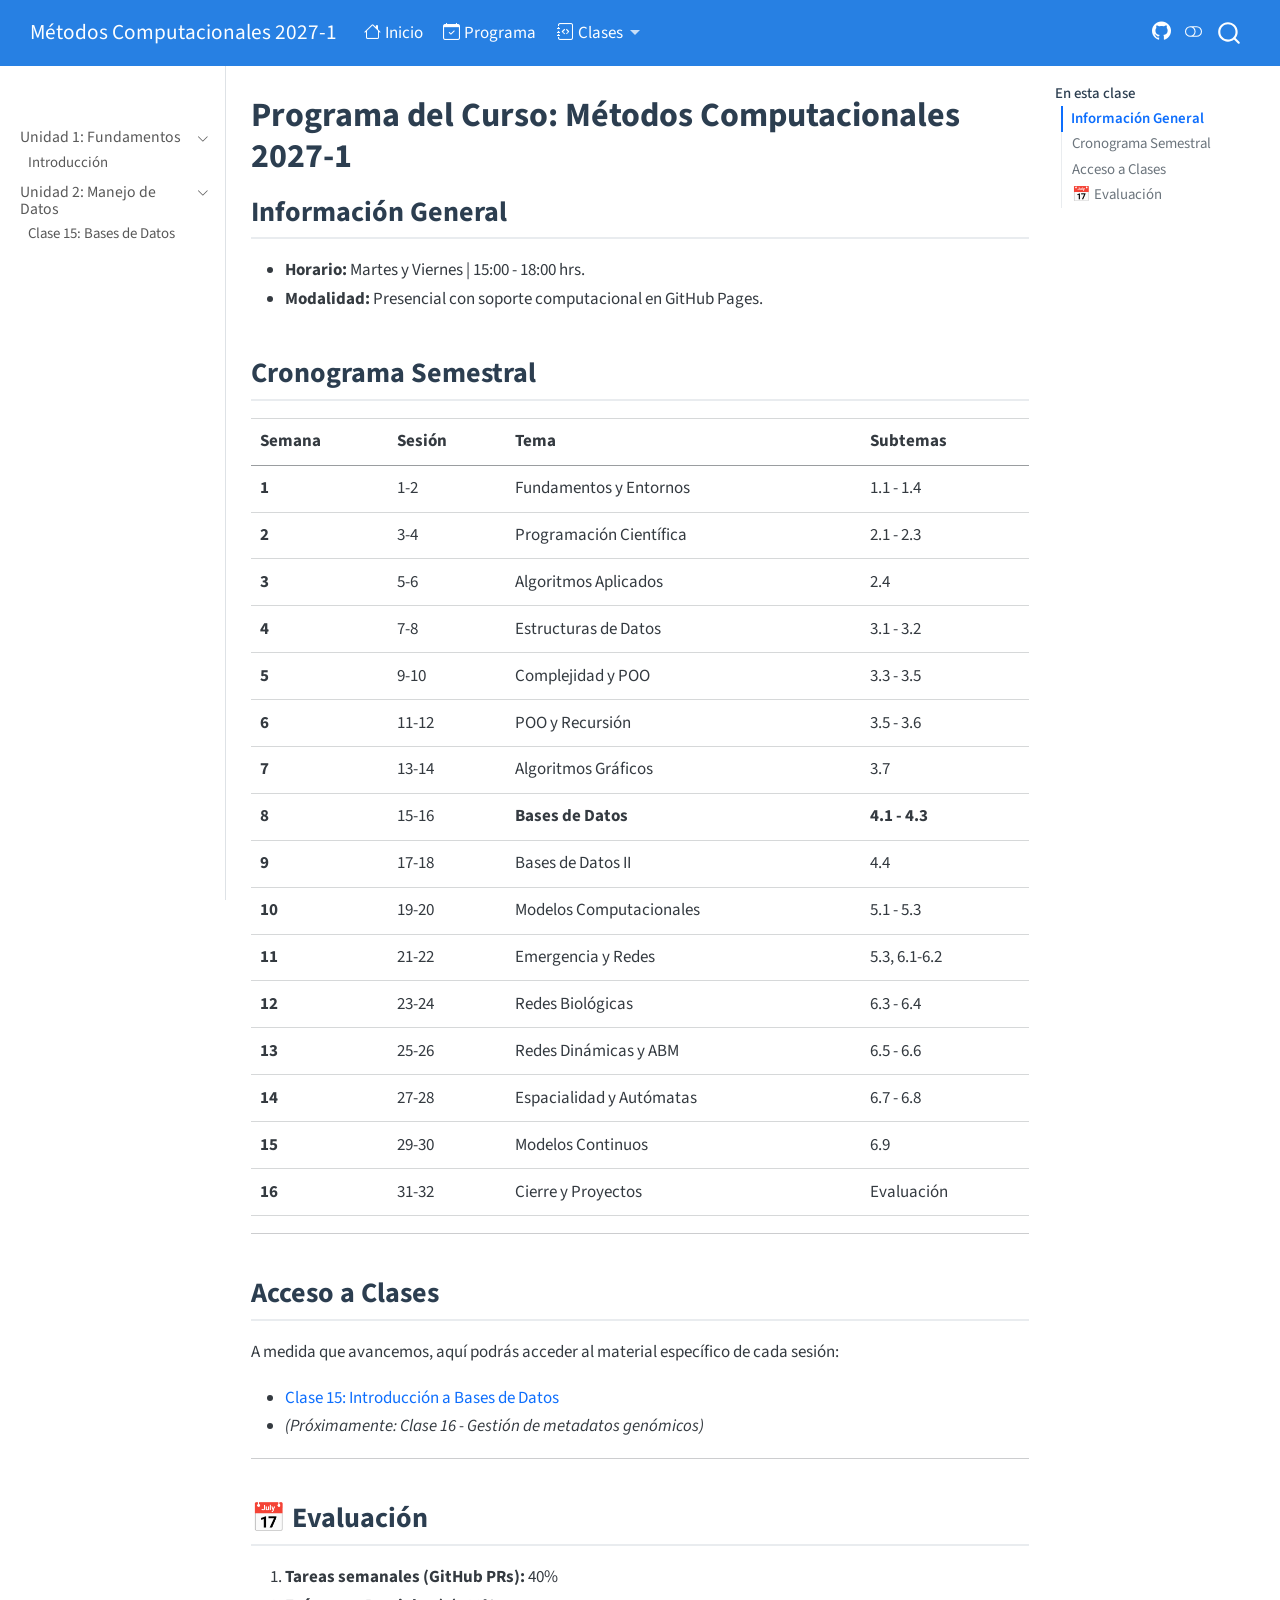
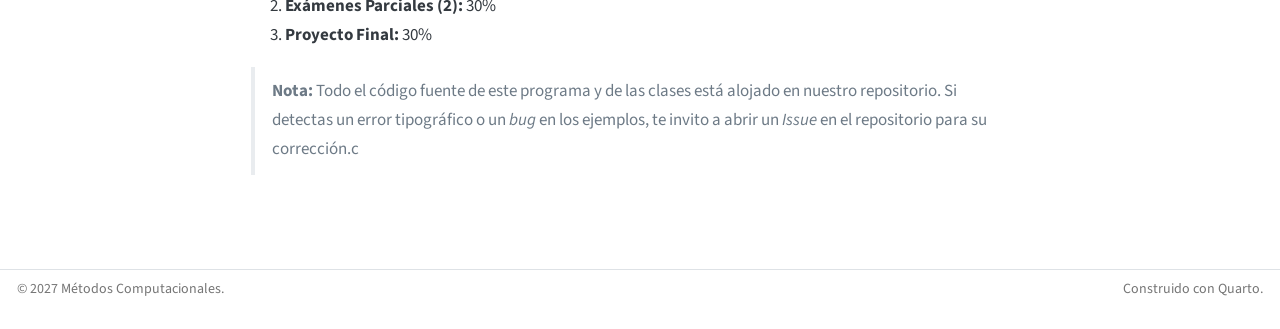
==== docs/programa.html @ 6503f7df "Bases de Datos" ====
<!DOCTYPE html>
<html xmlns="http://www.w3.org/1999/xhtml" lang="en" xml:lang="en"><head>

<meta charset="utf-8">
<meta name="generator" content="quarto-1.9.38">

<meta name="viewport" content="width=device-width, initial-scale=1.0, user-scalable=yes">


<title>Programa del Curso: Métodos Computacionales 2027-1 – Métodos Computacionales 2027-1</title>
<style>
/* Default styles provided by pandoc.
** See https://pandoc.org/MANUAL.html#variables-for-html for config info.
*/
code{white-space: pre-wrap;}
span.smallcaps{font-variant: small-caps;}
div.columns{display: flex; gap: min(4vw, 1.5em);}
div.column{flex: auto; overflow-x: auto;}
div.hanging-indent{margin-left: 1.5em; text-indent: -1.5em;}
ul.task-list{list-style: none;}
ul.task-list li input[type="checkbox"] {
  width: 0.8em;
  margin: 0 0.8em 0.2em -1em; /* quarto-specific, see https://github.com/quarto-dev/quarto-cli/issues/4556 */ 
  vertical-align: middle;
}
</style>


<script src="site_libs/quarto-nav/quarto-nav.js"></script>
<script src="site_libs/quarto-nav/headroom.min.js"></script>
<script src="site_libs/clipboard/clipboard.min.js"></script>
<script src="site_libs/quarto-search/autocomplete.umd.js"></script>
<script src="site_libs/quarto-search/fuse.min.js"></script>
<script src="site_libs/quarto-search/quarto-search.js"></script>
<meta name="quarto:offset" content="./">
<script src="site_libs/quarto-html/quarto.js" type="module"></script>
<script src="site_libs/quarto-html/tabsets/tabsets.js" type="module"></script>
<script src="site_libs/quarto-html/popper.min.js"></script>
<script src="site_libs/quarto-html/tippy.umd.min.js"></script>
<script src="site_libs/quarto-html/anchor.min.js"></script>
<link href="site_libs/quarto-html/tippy.css" rel="stylesheet">
<link href="site_libs/quarto-html/quarto-syntax-highlighting-15634bcf2e68342d4ad2dfa704d543f6.css" rel="stylesheet" class="quarto-color-scheme" id="quarto-text-highlighting-styles">
<link href="site_libs/quarto-html/quarto-syntax-highlighting-dark-0a6b7249c26820e032cb0bd839ff02b1.css" rel="stylesheet" class="quarto-color-scheme quarto-color-alternate" id="quarto-text-highlighting-styles">
<link href="site_libs/quarto-html/quarto-syntax-highlighting-15634bcf2e68342d4ad2dfa704d543f6.css" rel="stylesheet" class="quarto-color-scheme-extra" id="quarto-text-highlighting-styles">
<script src="site_libs/bootstrap/bootstrap.min.js"></script>
<link href="site_libs/bootstrap/bootstrap-icons.css" rel="stylesheet">
<link href="site_libs/bootstrap/bootstrap-c9edf900248ff5ad745d720bad500884.min.css" rel="stylesheet" append-hash="true" class="quarto-color-scheme" id="quarto-bootstrap" data-mode="light">
<link href="site_libs/bootstrap/bootstrap-dark-513254ab9fde06903d9cc9952ab71812.min.css" rel="stylesheet" append-hash="true" class="quarto-color-scheme quarto-color-alternate" id="quarto-bootstrap" data-mode="dark">
<link href="site_libs/bootstrap/bootstrap-c9edf900248ff5ad745d720bad500884.min.css" rel="stylesheet" append-hash="true" class="quarto-color-scheme-extra" id="quarto-bootstrap" data-mode="light">
<script id="quarto-search-options" type="application/json">{
  "location": "navbar",
  "copy-button": false,
  "collapse-after": 3,
  "panel-placement": "end",
  "type": "overlay",
  "limit": 50,
  "keyboard-shortcut": [
    "f",
    "/",
    "s"
  ],
  "show-item-context": false,
  "language": {
    "search-no-results-text": "No results",
    "search-matching-documents-text": "matching documents",
    "search-copy-link-title": "Copy link to search",
    "search-hide-matches-text": "Hide additional matches",
    "search-more-match-text": "more match in this document",
    "search-more-matches-text": "more matches in this document",
    "search-clear-button-title": "Clear",
    "search-text-placeholder": "",
    "search-detached-cancel-button-title": "Cancel",
    "search-submit-button-title": "Submit",
    "search-label": "Search"
  }
}</script>


<link rel="stylesheet" href="styles.css">
</head>

<body class="nav-sidebar docked nav-fixed quarto-light"><script id="quarto-html-before-body" type="application/javascript">
    const toggleBodyColorMode = (bsSheetEl) => {
      const mode = bsSheetEl.getAttribute("data-mode");
      const bodyEl = window.document.querySelector("body");
      if (mode === "dark") {
        bodyEl.classList.add("quarto-dark");
        bodyEl.classList.remove("quarto-light");
      } else {
        bodyEl.classList.add("quarto-light");
        bodyEl.classList.remove("quarto-dark");
      }
    }
    const toggleBodyColorPrimary = () => {
      const bsSheetEl = window.document.querySelector("link#quarto-bootstrap:not([rel=disabled-stylesheet])");
      if (bsSheetEl) {
        toggleBodyColorMode(bsSheetEl);
      }
    }
    const setColorSchemeToggle = (alternate) => {
      const toggles = window.document.querySelectorAll('.quarto-color-scheme-toggle');
      for (let i=0; i < toggles.length; i++) {
        const toggle = toggles[i];
        if (toggle) {
          if (alternate) {
            toggle.classList.add("alternate");
          } else {
            toggle.classList.remove("alternate");
          }
        }
      }
    };
    const toggleColorMode = (alternate) => {
      // Switch the stylesheets
      const primaryStylesheets = window.document.querySelectorAll('link.quarto-color-scheme:not(.quarto-color-alternate)');
      const alternateStylesheets = window.document.querySelectorAll('link.quarto-color-scheme.quarto-color-alternate');
      manageTransitions('#quarto-margin-sidebar .nav-link', false);
      if (alternate) {
        // note: dark is layered on light, we don't disable primary!
        enableStylesheet(alternateStylesheets);
        for (const sheetNode of alternateStylesheets) {
          if (sheetNode.id === "quarto-bootstrap") {
            toggleBodyColorMode(sheetNode);
          }
        }
      } else {
        disableStylesheet(alternateStylesheets);
        enableStylesheet(primaryStylesheets)
        toggleBodyColorPrimary();
      }
      manageTransitions('#quarto-margin-sidebar .nav-link', true);
      // Switch the toggles
      setColorSchemeToggle(alternate)
      // Hack to workaround the fact that safari doesn't
      // properly recolor the scrollbar when toggling (#1455)
      if (navigator.userAgent.indexOf('Safari') > 0 && navigator.userAgent.indexOf('Chrome') == -1) {
        manageTransitions("body", false);
        window.scrollTo(0, 1);
        setTimeout(() => {
          window.scrollTo(0, 0);
          manageTransitions("body", true);
        }, 40);
      }
    }
    const disableStylesheet = (stylesheets) => {
      for (let i=0; i < stylesheets.length; i++) {
        const stylesheet = stylesheets[i];
        stylesheet.rel = 'disabled-stylesheet';
      }
    }
    const enableStylesheet = (stylesheets) => {
      for (let i=0; i < stylesheets.length; i++) {
        const stylesheet = stylesheets[i];
        if(stylesheet.rel !== 'stylesheet') { // for Chrome, which will still FOUC without this check
          stylesheet.rel = 'stylesheet';
        }
      }
    }
    const manageTransitions = (selector, allowTransitions) => {
      const els = window.document.querySelectorAll(selector);
      for (let i=0; i < els.length; i++) {
        const el = els[i];
        if (allowTransitions) {
          el.classList.remove('notransition');
        } else {
          el.classList.add('notransition');
        }
      }
    }
    const isFileUrl = () => {
      return window.location.protocol === 'file:';
    }
    const hasAlternateSentinel = () => {
      let styleSentinel = getColorSchemeSentinel();
      if (styleSentinel !== null) {
        return styleSentinel === "alternate";
      } else {
        return false;
      }
    }
    const setStyleSentinel = (alternate) => {
      const value = alternate ? "alternate" : "default";
      if (!isFileUrl()) {
        window.localStorage.setItem("quarto-color-scheme", value);
      } else {
        localAlternateSentinel = value;
      }
    }
    const getColorSchemeSentinel = () => {
      if (!isFileUrl()) {
        const storageValue = window.localStorage.getItem("quarto-color-scheme");
        return storageValue != null ? storageValue : localAlternateSentinel;
      } else {
        return localAlternateSentinel;
      }
    }
    const toggleGiscusIfUsed = (isAlternate, darkModeDefault) => {
      const baseTheme = document.querySelector('#giscus-base-theme')?.value ?? 'light';
      const alternateTheme = document.querySelector('#giscus-alt-theme')?.value ?? 'dark';
      let newTheme = '';
      if(authorPrefersDark) {
        newTheme = isAlternate ? baseTheme : alternateTheme;
      } else {
        newTheme = isAlternate ? alternateTheme : baseTheme;
      }
      const changeGiscusTheme = () => {
        // From: https://github.com/giscus/giscus/issues/336
        const sendMessage = (message) => {
          const iframe = document.querySelector('iframe.giscus-frame');
          if (!iframe) return;
          iframe.contentWindow.postMessage({ giscus: message }, 'https://giscus.app');
        }
        sendMessage({
          setConfig: {
            theme: newTheme
          }
        });
      }
      const isGiscussLoaded = window.document.querySelector('iframe.giscus-frame') !== null;
      if (isGiscussLoaded) {
        changeGiscusTheme();
      }
    };
    const authorPrefersDark = false;
    const darkModeDefault = authorPrefersDark;
      document.querySelector('link#quarto-text-highlighting-styles.quarto-color-scheme-extra').rel = 'disabled-stylesheet';
      document.querySelector('link#quarto-bootstrap.quarto-color-scheme-extra').rel = 'disabled-stylesheet';
    let localAlternateSentinel = darkModeDefault ? 'alternate' : 'default';
    // Dark / light mode switch
    window.quartoToggleColorScheme = () => {
      // Read the current dark / light value
      let toAlternate = !hasAlternateSentinel();
      toggleColorMode(toAlternate);
      setStyleSentinel(toAlternate);
      toggleGiscusIfUsed(toAlternate, darkModeDefault);
      window.dispatchEvent(new Event('resize'));
    };
    // Switch to dark mode if need be
    if (hasAlternateSentinel()) {
      toggleColorMode(true);
    } else {
      toggleColorMode(false);
    }
  </script>

<div id="quarto-search-results"></div>
  <header id="quarto-header" class="headroom fixed-top">
    <nav class="navbar navbar-expand-lg " data-bs-theme="dark">
      <div class="navbar-container container-fluid">
      <div class="navbar-brand-container mx-auto">
    <a class="navbar-brand" href="./index.html">
    <span class="navbar-title">Métodos Computacionales 2027-1</span>
    </a>
  </div>
            <div id="quarto-search" class="" title="Search"></div>
          <button class="navbar-toggler" type="button" data-bs-toggle="collapse" data-bs-target="#navbarCollapse" aria-controls="navbarCollapse" role="menu" aria-expanded="false" aria-label="Toggle navigation" onclick="if (window.quartoToggleHeadroom) { window.quartoToggleHeadroom(); }">
  <span class="navbar-toggler-icon"></span>
</button>
          <div class="collapse navbar-collapse" id="navbarCollapse">
            <ul class="navbar-nav navbar-nav-scroll me-auto">
  <li class="nav-item">
    <a class="nav-link" href="./index.html"> <i class="bi bi-house" role="img">
</i> 
<span class="menu-text">Inicio</span></a>
  </li>  
  <li class="nav-item">
    <a class="nav-link active" href="./programa.html" aria-current="page"> <i class="bi bi-calendar-check" role="img">
</i> 
<span class="menu-text">Programa</span></a>
  </li>  
  <li class="nav-item dropdown ">
    <a class="nav-link dropdown-toggle" href="#" id="nav-menu-clases" role="link" data-bs-toggle="dropdown" aria-expanded="false">
      <i class="bi bi-journal-code" role="img">
</i> 
 <span class="menu-text">Clases</span>
    </a>
    <ul class="dropdown-menu" aria-labelledby="nav-menu-clases">    
        <li>
    <a class="dropdown-item" href="./clases/clase-15-db.html">
 <span class="dropdown-text">Clase 15: Bases de Datos</span></a>
  </li>  
    </ul>
  </li>
</ul>
            <ul class="navbar-nav navbar-nav-scroll ms-auto">
  <li class="nav-item compact">
    <a class="nav-link" href="https://github.com/tu-usuario/Metodos_Computacionales_2027_1"> <i class="bi bi-github" role="img" aria-label="GitHub">
</i> 
<span class="menu-text"></span></a>
  </li>  
</ul>
          </div> <!-- /navcollapse -->
            <div class="quarto-navbar-tools">
  <a href="" class="quarto-color-scheme-toggle quarto-navigation-tool  px-1" onclick="window.quartoToggleColorScheme(); return false;" title="Toggle dark mode"><i class="bi"></i></a>
</div>
      </div> <!-- /container-fluid -->
    </nav>
  <nav class="quarto-secondary-nav">
    <div class="container-fluid d-flex">
      <button type="button" class="quarto-btn-toggle btn" data-bs-toggle="collapse" role="button" data-bs-target=".quarto-sidebar-collapse-item" aria-controls="quarto-sidebar" aria-expanded="false" aria-label="Toggle sidebar navigation" onclick="if (window.quartoToggleHeadroom) { window.quartoToggleHeadroom(); }">
        <i class="bi bi-layout-text-sidebar-reverse"></i>
      </button>
        <nav class="quarto-page-breadcrumbs" aria-label="breadcrumb"><ol class="breadcrumb"><li class="breadcrumb-item">Programa del Curso: Métodos Computacionales 2027-1</li></ol></nav>
        <a class="flex-grow-1" role="navigation" data-bs-toggle="collapse" data-bs-target=".quarto-sidebar-collapse-item" aria-controls="quarto-sidebar" aria-expanded="false" aria-label="Toggle sidebar navigation" onclick="if (window.quartoToggleHeadroom) { window.quartoToggleHeadroom(); }">      
        </a>
      <button type="button" class="btn quarto-search-button" aria-label="Search" onclick="window.quartoOpenSearch();">
        <i class="bi bi-search"></i>
      </button>
    </div>
  </nav>
</header>
<!-- content -->
<div id="quarto-content" class="quarto-container page-columns page-rows-contents page-layout-article page-navbar">
<!-- sidebar -->
  <nav id="quarto-sidebar" class="sidebar collapse collapse-horizontal quarto-sidebar-collapse-item sidebar-navigation docked overflow-auto">
        <div class="mt-2 flex-shrink-0 align-items-center">
        <div class="sidebar-search">
        <div id="quarto-search" class="" title="Search"></div>
        </div>
        </div>
    <div class="sidebar-menu-container"> 
    <ul class="list-unstyled mt-1">
        <li class="sidebar-item sidebar-item-section">
      <div class="sidebar-item-container"> 
            <a class="sidebar-item-text sidebar-link text-start" data-bs-toggle="collapse" data-bs-target="#quarto-sidebar-section-1" role="navigation" aria-expanded="true">
 <span class="menu-text">Unidad 1: Fundamentos</span></a>
          <a class="sidebar-item-toggle text-start" data-bs-toggle="collapse" data-bs-target="#quarto-sidebar-section-1" role="navigation" aria-expanded="true" aria-label="Toggle section">
            <i class="bi bi-chevron-right ms-2"></i>
          </a> 
      </div>
      <ul id="quarto-sidebar-section-1" class="collapse list-unstyled sidebar-section depth1 show">  
          <li class="sidebar-item">
  <div class="sidebar-item-container"> 
  <a href="./clases/clase-01-intro.html" class="sidebar-item-text sidebar-link">
 <span class="menu-text">Introducción</span></a>
  </div>
</li>
      </ul>
  </li>
        <li class="sidebar-item sidebar-item-section">
      <div class="sidebar-item-container"> 
            <a class="sidebar-item-text sidebar-link text-start" data-bs-toggle="collapse" data-bs-target="#quarto-sidebar-section-2" role="navigation" aria-expanded="true">
 <span class="menu-text">Unidad 2: Manejo de Datos</span></a>
          <a class="sidebar-item-toggle text-start" data-bs-toggle="collapse" data-bs-target="#quarto-sidebar-section-2" role="navigation" aria-expanded="true" aria-label="Toggle section">
            <i class="bi bi-chevron-right ms-2"></i>
          </a> 
      </div>
      <ul id="quarto-sidebar-section-2" class="collapse list-unstyled sidebar-section depth1 show">  
          <li class="sidebar-item">
  <div class="sidebar-item-container"> 
  <a href="./clases/clase-15-db.html" class="sidebar-item-text sidebar-link">
 <span class="menu-text">Clase 15: Bases de Datos</span></a>
  </div>
</li>
      </ul>
  </li>
    </ul>
    </div>
</nav>
<div id="quarto-sidebar-glass" class="quarto-sidebar-collapse-item" data-bs-toggle="collapse" data-bs-target=".quarto-sidebar-collapse-item"></div>
<!-- margin-sidebar -->
    <div id="quarto-margin-sidebar" class="sidebar margin-sidebar">
        <nav id="TOC" role="doc-toc" class="toc-active">
    <h2 id="toc-title">En esta clase</h2>
   
  <ul>
  <li><a href="#información-general" id="toc-información-general" class="nav-link active" data-scroll-target="#información-general">Información General</a></li>
  <li><a href="#cronograma-semestral" id="toc-cronograma-semestral" class="nav-link" data-scroll-target="#cronograma-semestral">Cronograma Semestral</a></li>
  <li><a href="#acceso-a-clases" id="toc-acceso-a-clases" class="nav-link" data-scroll-target="#acceso-a-clases">Acceso a Clases</a></li>
  <li><a href="#evaluación" id="toc-evaluación" class="nav-link" data-scroll-target="#evaluación">📅 Evaluación</a></li>
  </ul>
</nav>
    </div>
<!-- main -->
<main class="content" id="quarto-document-content">


<header id="title-block-header" class="quarto-title-block default">
<div class="quarto-title">
<h1 class="title">Programa del Curso: Métodos Computacionales 2027-1</h1>
</div>



<div class="quarto-title-meta">

    
  
    
  </div>
  


</header>


<section id="información-general" class="level2">
<h2 class="anchored" data-anchor-id="información-general">Información General</h2>
<ul>
<li><strong>Horario:</strong> Martes y Viernes | 15:00 - 18:00 hrs.</li>
<li><strong>Modalidad:</strong> Presencial con soporte computacional en GitHub Pages.</li>
</ul>
</section>
<section id="cronograma-semestral" class="level2">
<h2 class="anchored" data-anchor-id="cronograma-semestral">Cronograma Semestral</h2>
<table class="caption-top table">
<thead>
<tr class="header">
<th style="text-align: left;">Semana</th>
<th style="text-align: left;">Sesión</th>
<th style="text-align: left;">Tema</th>
<th style="text-align: left;">Subtemas</th>
</tr>
</thead>
<tbody>
<tr class="odd">
<td style="text-align: left;"><strong>1</strong></td>
<td style="text-align: left;">1-2</td>
<td style="text-align: left;">Fundamentos y Entornos</td>
<td style="text-align: left;">1.1 - 1.4</td>
</tr>
<tr class="even">
<td style="text-align: left;"><strong>2</strong></td>
<td style="text-align: left;">3-4</td>
<td style="text-align: left;">Programación Científica</td>
<td style="text-align: left;">2.1 - 2.3</td>
</tr>
<tr class="odd">
<td style="text-align: left;"><strong>3</strong></td>
<td style="text-align: left;">5-6</td>
<td style="text-align: left;">Algoritmos Aplicados</td>
<td style="text-align: left;">2.4</td>
</tr>
<tr class="even">
<td style="text-align: left;"><strong>4</strong></td>
<td style="text-align: left;">7-8</td>
<td style="text-align: left;">Estructuras de Datos</td>
<td style="text-align: left;">3.1 - 3.2</td>
</tr>
<tr class="odd">
<td style="text-align: left;"><strong>5</strong></td>
<td style="text-align: left;">9-10</td>
<td style="text-align: left;">Complejidad y POO</td>
<td style="text-align: left;">3.3 - 3.5</td>
</tr>
<tr class="even">
<td style="text-align: left;"><strong>6</strong></td>
<td style="text-align: left;">11-12</td>
<td style="text-align: left;">POO y Recursión</td>
<td style="text-align: left;">3.5 - 3.6</td>
</tr>
<tr class="odd">
<td style="text-align: left;"><strong>7</strong></td>
<td style="text-align: left;">13-14</td>
<td style="text-align: left;">Algoritmos Gráficos</td>
<td style="text-align: left;">3.7</td>
</tr>
<tr class="even">
<td style="text-align: left;"><strong>8</strong></td>
<td style="text-align: left;">15-16</td>
<td style="text-align: left;"><strong>Bases de Datos</strong></td>
<td style="text-align: left;"><strong>4.1 - 4.3</strong></td>
</tr>
<tr class="odd">
<td style="text-align: left;"><strong>9</strong></td>
<td style="text-align: left;">17-18</td>
<td style="text-align: left;">Bases de Datos II</td>
<td style="text-align: left;">4.4</td>
</tr>
<tr class="even">
<td style="text-align: left;"><strong>10</strong></td>
<td style="text-align: left;">19-20</td>
<td style="text-align: left;">Modelos Computacionales</td>
<td style="text-align: left;">5.1 - 5.3</td>
</tr>
<tr class="odd">
<td style="text-align: left;"><strong>11</strong></td>
<td style="text-align: left;">21-22</td>
<td style="text-align: left;">Emergencia y Redes</td>
<td style="text-align: left;">5.3, 6.1-6.2</td>
</tr>
<tr class="even">
<td style="text-align: left;"><strong>12</strong></td>
<td style="text-align: left;">23-24</td>
<td style="text-align: left;">Redes Biológicas</td>
<td style="text-align: left;">6.3 - 6.4</td>
</tr>
<tr class="odd">
<td style="text-align: left;"><strong>13</strong></td>
<td style="text-align: left;">25-26</td>
<td style="text-align: left;">Redes Dinámicas y ABM</td>
<td style="text-align: left;">6.5 - 6.6</td>
</tr>
<tr class="even">
<td style="text-align: left;"><strong>14</strong></td>
<td style="text-align: left;">27-28</td>
<td style="text-align: left;">Espacialidad y Autómatas</td>
<td style="text-align: left;">6.7 - 6.8</td>
</tr>
<tr class="odd">
<td style="text-align: left;"><strong>15</strong></td>
<td style="text-align: left;">29-30</td>
<td style="text-align: left;">Modelos Continuos</td>
<td style="text-align: left;">6.9</td>
</tr>
<tr class="even">
<td style="text-align: left;"><strong>16</strong></td>
<td style="text-align: left;">31-32</td>
<td style="text-align: left;">Cierre y Proyectos</td>
<td style="text-align: left;">Evaluación</td>
</tr>
</tbody>
</table>
<hr>
</section>
<section id="acceso-a-clases" class="level2">
<h2 class="anchored" data-anchor-id="acceso-a-clases">Acceso a Clases</h2>
<p>A medida que avancemos, aquí podrás acceder al material específico de cada sesión:</p>
<ul>
<li><a href="./clases/clase-15-db.html">Clase 15: Introducción a Bases de Datos</a></li>
<li><em>(Próximamente: Clase 16 - Gestión de metadatos genómicos)</em></li>
</ul>
<hr>
</section>
<section id="evaluación" class="level2">
<h2 class="anchored" data-anchor-id="evaluación">📅 Evaluación</h2>
<ol type="1">
<li><strong>Tareas semanales (GitHub PRs):</strong> 40%</li>
<li><strong>Exámenes Parciales (2):</strong> 30%</li>
<li><strong>Proyecto Final:</strong> 30%</li>
</ol>
<blockquote class="blockquote">
<p><strong>Nota:</strong> Todo el código fuente de este programa y de las clases está alojado en nuestro repositorio. Si detectas un error tipográfico o un <em>bug</em> en los ejemplos, te invito a abrir un <em>Issue</em> en el repositorio para su corrección.c</p>
</blockquote>


</section>

</main> <!-- /main -->
<script id="quarto-html-after-body" type="application/javascript">
  window.document.addEventListener("DOMContentLoaded", function (event) {
    // Ensure there is a toggle, if there isn't float one in the top right
    if (window.document.querySelector('.quarto-color-scheme-toggle') === null) {
      const a = window.document.createElement('a');
      a.classList.add('top-right');
      a.classList.add('quarto-color-scheme-toggle');
      a.href = "";
      a.onclick = function() { try { window.quartoToggleColorScheme(); } catch {} return false; };
      const i = window.document.createElement("i");
      i.classList.add('bi');
      a.appendChild(i);
      window.document.body.appendChild(a);
    }
    setColorSchemeToggle(hasAlternateSentinel())
    const icon = "";
    const anchorJS = new window.AnchorJS();
    anchorJS.options = {
      placement: 'right',
      icon: icon
    };
    anchorJS.add('.anchored');
    const isCodeAnnotation = (el) => {
      for (const clz of el.classList) {
        if (clz.startsWith('code-annotation-')) {                     
          return true;
        }
      }
      return false;
    }
    const onCopySuccess = function(e) {
      // button target
      const button = e.trigger;
      // don't keep focus
      button.blur();
      // flash "checked"
      button.classList.add('code-copy-button-checked');
      var currentTitle = button.getAttribute("title");
      button.setAttribute("title", "Copied!");
      let tooltip;
      if (window.bootstrap) {
        button.setAttribute("data-bs-toggle", "tooltip");
        button.setAttribute("data-bs-placement", "left");
        button.setAttribute("data-bs-title", "Copied!");
        tooltip = new bootstrap.Tooltip(button, 
          { trigger: "manual", 
            customClass: "code-copy-button-tooltip",
            offset: [0, -8]});
        tooltip.show();    
      }
      setTimeout(function() {
        if (tooltip) {
          tooltip.hide();
          button.removeAttribute("data-bs-title");
          button.removeAttribute("data-bs-toggle");
          button.removeAttribute("data-bs-placement");
        }
        button.setAttribute("title", currentTitle);
        button.classList.remove('code-copy-button-checked');
      }, 1000);
      // clear code selection
      e.clearSelection();
    }
    const getTextToCopy = function(trigger) {
      const outerScaffold = trigger.parentElement.cloneNode(true);
      const codeEl = outerScaffold.querySelector('code');
      for (const childEl of codeEl.children) {
        if (isCodeAnnotation(childEl)) {
          childEl.remove();
        }
      }
      return codeEl.innerText;
    }
    const clipboard = new window.ClipboardJS('.code-copy-button:not([data-in-quarto-modal])', {
      text: getTextToCopy
    });
    clipboard.on('success', onCopySuccess);
    if (window.document.getElementById('quarto-embedded-source-code-modal')) {
      const clipboardModal = new window.ClipboardJS('.code-copy-button[data-in-quarto-modal]', {
        text: getTextToCopy,
        container: window.document.getElementById('quarto-embedded-source-code-modal')
      });
      clipboardModal.on('success', onCopySuccess);
    }
      var localhostRegex = new RegExp(/^(?:http|https):\/\/localhost\:?[0-9]*\//);
      var mailtoRegex = new RegExp(/^mailto:/);
        var filterRegex = new RegExp("https:\/\/tu-usuario\.github\.io\/Metodos_Computacionales_2027_1");
      var isInternal = (href) => {
          return filterRegex.test(href) || localhostRegex.test(href) || mailtoRegex.test(href);
      }
      // Inspect non-navigation links and adorn them if external
     var links = window.document.querySelectorAll('a[href]:not(.nav-link):not(.navbar-brand):not(.toc-action):not(.sidebar-link):not(.sidebar-item-toggle):not(.pagination-link):not(.no-external):not([aria-hidden]):not(.dropdown-item):not(.quarto-navigation-tool):not(.about-link)');
      for (var i=0; i<links.length; i++) {
        const link = links[i];
        if (!isInternal(link.href)) {
          // undo the damage that might have been done by quarto-nav.js in the case of
          // links that we want to consider external
          if (link.dataset.originalHref !== undefined) {
            link.href = link.dataset.originalHref;
          }
        }
      }
    function tippyHover(el, contentFn, onTriggerFn, onUntriggerFn) {
      const config = {
        allowHTML: true,
        maxWidth: 500,
        delay: 100,
        arrow: false,
        appendTo: function(el) {
            return el.parentElement;
        },
        interactive: true,
        interactiveBorder: 10,
        theme: 'quarto',
        placement: 'bottom-start',
      };
      if (contentFn) {
        config.content = contentFn;
      }
      if (onTriggerFn) {
        config.onTrigger = onTriggerFn;
      }
      if (onUntriggerFn) {
        config.onUntrigger = onUntriggerFn;
      }
      window.tippy(el, config); 
    }
    const noterefs = window.document.querySelectorAll('a[role="doc-noteref"]');
    for (var i=0; i<noterefs.length; i++) {
      const ref = noterefs[i];
      tippyHover(ref, function() {
        // use id or data attribute instead here
        let href = ref.getAttribute('data-footnote-href') || ref.getAttribute('href');
        try { href = new URL(href).hash; } catch {}
        const id = href.replace(/^#\/?/, "");
        const note = window.document.getElementById(id);
        if (note) {
          return note.innerHTML;
        } else {
          return "";
        }
      });
    }
    const xrefs = window.document.querySelectorAll('a.quarto-xref');
    const processXRef = (id, note) => {
      // Strip column container classes
      const stripColumnClz = (el) => {
        el.classList.remove("page-full", "page-columns");
        if (el.children) {
          for (const child of el.children) {
            stripColumnClz(child);
          }
        }
      }
      stripColumnClz(note)
      if (id === null || id.startsWith('sec-')) {
        // Special case sections, only their first couple elements
        const container = document.createElement("div");
        if (note.children && note.children.length > 2) {
          container.appendChild(note.children[0].cloneNode(true));
          for (let i = 1; i < note.children.length; i++) {
            const child = note.children[i];
            if (child.tagName === "P" && child.innerText === "") {
              continue;
            } else {
              container.appendChild(child.cloneNode(true));
              break;
            }
          }
          if (window.Quarto?.typesetMath) {
            window.Quarto.typesetMath(container);
          }
          return container.innerHTML
        } else {
          if (window.Quarto?.typesetMath) {
            window.Quarto.typesetMath(note);
          }
          return note.innerHTML;
        }
      } else {
        // Remove any anchor links if they are present
        const anchorLink = note.querySelector('a.anchorjs-link');
        if (anchorLink) {
          anchorLink.remove();
        }
        if (window.Quarto?.typesetMath) {
          window.Quarto.typesetMath(note);
        }
        if (note.classList.contains("callout")) {
          return note.outerHTML;
        } else {
          return note.innerHTML;
        }
      }
    }
    for (var i=0; i<xrefs.length; i++) {
      const xref = xrefs[i];
      tippyHover(xref, undefined, function(instance) {
        instance.disable();
        let url = xref.getAttribute('href');
        let hash = undefined; 
        if (url.startsWith('#')) {
          hash = url;
        } else {
          try { hash = new URL(url).hash; } catch {}
        }
        if (hash) {
          const id = hash.replace(/^#\/?/, "");
          const note = window.document.getElementById(id);
          if (note !== null) {
            try {
              const html = processXRef(id, note.cloneNode(true));
              instance.setContent(html);
            } finally {
              instance.enable();
              instance.show();
            }
          } else {
            // See if we can fetch this
            fetch(url.split('#')[0])
            .then(res => res.text())
            .then(html => {
              const parser = new DOMParser();
              const htmlDoc = parser.parseFromString(html, "text/html");
              const note = htmlDoc.getElementById(id);
              if (note !== null) {
                const html = processXRef(id, note);
                instance.setContent(html);
              } 
            }).finally(() => {
              instance.enable();
              instance.show();
            });
          }
        } else {
          // See if we can fetch a full url (with no hash to target)
          // This is a special case and we should probably do some content thinning / targeting
          fetch(url)
          .then(res => res.text())
          .then(html => {
            const parser = new DOMParser();
            const htmlDoc = parser.parseFromString(html, "text/html");
            const note = htmlDoc.querySelector('main.content');
            if (note !== null) {
              // This should only happen for chapter cross references
              // (since there is no id in the URL)
              // remove the first header
              if (note.children.length > 0 && note.children[0].tagName === "HEADER") {
                note.children[0].remove();
              }
              const html = processXRef(null, note);
              instance.setContent(html);
            } 
          }).finally(() => {
            instance.enable();
            instance.show();
          });
        }
      }, function(instance) {
      });
    }
        let selectedAnnoteEl;
        const selectorForAnnotation = ( cell, annotation) => {
          let cellAttr = 'data-code-cell="' + cell + '"';
          let lineAttr = 'data-code-annotation="' +  annotation + '"';
          const selector = 'span[' + cellAttr + '][' + lineAttr + ']';
          return selector;
        }
        const selectCodeLines = (annoteEl) => {
          const doc = window.document;
          const targetCell = annoteEl.getAttribute("data-target-cell");
          const targetAnnotation = annoteEl.getAttribute("data-target-annotation");
          const annoteSpan = window.document.querySelector(selectorForAnnotation(targetCell, targetAnnotation));
          const lines = annoteSpan.getAttribute("data-code-lines").split(",");
          const lineIds = lines.map((line) => {
            return targetCell + "-" + line;
          })
          let top = null;
          let height = null;
          let parent = null;
          if (lineIds.length > 0) {
              //compute the position of the single el (top and bottom and make a div)
              const el = window.document.getElementById(lineIds[0]);
              top = el.offsetTop;
              height = el.offsetHeight;
              parent = el.parentElement.parentElement;
            if (lineIds.length > 1) {
              const lastEl = window.document.getElementById(lineIds[lineIds.length - 1]);
              const bottom = lastEl.offsetTop + lastEl.offsetHeight;
              height = bottom - top;
            }
            if (top !== null && height !== null && parent !== null) {
              // cook up a div (if necessary) and position it 
              let div = window.document.getElementById("code-annotation-line-highlight");
              if (div === null) {
                div = window.document.createElement("div");
                div.setAttribute("id", "code-annotation-line-highlight");
                div.style.position = 'absolute';
                parent.appendChild(div);
              }
              div.style.top = top - 2 + "px";
              div.style.height = height + 4 + "px";
              div.style.left = 0;
              let gutterDiv = window.document.getElementById("code-annotation-line-highlight-gutter");
              if (gutterDiv === null) {
                gutterDiv = window.document.createElement("div");
                gutterDiv.setAttribute("id", "code-annotation-line-highlight-gutter");
                gutterDiv.style.position = 'absolute';
                const codeCell = window.document.getElementById(targetCell);
                const gutter = codeCell.querySelector('.code-annotation-gutter');
                gutter.appendChild(gutterDiv);
              }
              gutterDiv.style.top = top - 2 + "px";
              gutterDiv.style.height = height + 4 + "px";
            }
            selectedAnnoteEl = annoteEl;
          }
        };
        const unselectCodeLines = () => {
          const elementsIds = ["code-annotation-line-highlight", "code-annotation-line-highlight-gutter"];
          elementsIds.forEach((elId) => {
            const div = window.document.getElementById(elId);
            if (div) {
              div.remove();
            }
          });
          selectedAnnoteEl = undefined;
        };
          // Handle positioning of the toggle
      window.addEventListener(
        "resize",
        throttle(() => {
          elRect = undefined;
          if (selectedAnnoteEl) {
            selectCodeLines(selectedAnnoteEl);
          }
        }, 10)
      );
      function throttle(fn, ms) {
      let throttle = false;
      let timer;
        return (...args) => {
          if(!throttle) { // first call gets through
              fn.apply(this, args);
              throttle = true;
          } else { // all the others get throttled
              if(timer) clearTimeout(timer); // cancel #2
              timer = setTimeout(() => {
                fn.apply(this, args);
                timer = throttle = false;
              }, ms);
          }
        };
      }
        // Attach click handler to the DT
        const annoteDls = window.document.querySelectorAll('dt[data-target-cell]');
        for (const annoteDlNode of annoteDls) {
          annoteDlNode.addEventListener('click', (event) => {
            const clickedEl = event.target;
            if (clickedEl !== selectedAnnoteEl) {
              unselectCodeLines();
              const activeEl = window.document.querySelector('dt[data-target-cell].code-annotation-active');
              if (activeEl) {
                activeEl.classList.remove('code-annotation-active');
              }
              selectCodeLines(clickedEl);
              clickedEl.classList.add('code-annotation-active');
            } else {
              // Unselect the line
              unselectCodeLines();
              clickedEl.classList.remove('code-annotation-active');
            }
          });
        }
    const findCites = (el) => {
      const parentEl = el.parentElement;
      if (parentEl) {
        const cites = parentEl.dataset.cites;
        if (cites) {
          return {
            el,
            cites: cites.split(' ')
          };
        } else {
          return findCites(el.parentElement)
        }
      } else {
        return undefined;
      }
    };
    var bibliorefs = window.document.querySelectorAll('a[role="doc-biblioref"]');
    for (var i=0; i<bibliorefs.length; i++) {
      const ref = bibliorefs[i];
      const citeInfo = findCites(ref);
      if (citeInfo) {
        tippyHover(citeInfo.el, function() {
          var popup = window.document.createElement('div');
          citeInfo.cites.forEach(function(cite) {
            var citeDiv = window.document.createElement('div');
            citeDiv.classList.add('hanging-indent');
            citeDiv.classList.add('csl-entry');
            var biblioDiv = window.document.getElementById('ref-' + cite);
            if (biblioDiv) {
              citeDiv.innerHTML = biblioDiv.innerHTML;
            }
            popup.appendChild(citeDiv);
          });
          return popup.innerHTML;
        });
      }
    }
  });
  </script>
</div> <!-- /content -->
<footer class="footer">
  <div class="nav-footer">
    <div class="nav-footer-left">
<p>© 2027 Métodos Computacionales.</p>
</div>   
    <div class="nav-footer-center">
      &nbsp;
    </div>
    <div class="nav-footer-right">
<p>Construido con <a href="https://quarto.org/">Quarto</a>.</p>
</div>
  </div>
</footer>




</body></html>
---- docs/site_libs/quarto-html/tippy.css ----
.tippy-box[data-animation=fade][data-state=hidden]{opacity:0}[data-tippy-root]{max-width:calc(100vw - 10px)}.tippy-box{position:relative;background-color:#333;color:#fff;border-radius:4px;font-size:14px;line-height:1.4;white-space:normal;outline:0;transition-property:transform,visibility,opacity}.tippy-box[data-placement^=top]>.tippy-arrow{bottom:0}.tippy-box[data-placement^=top]>.tippy-arrow:before{bottom:-7px;left:0;border-width:8px 8px 0;border-top-color:initial;transform-origin:center top}.tippy-box[data-placement^=bottom]>.tippy-arrow{top:0}.tippy-box[data-placement^=bottom]>.tippy-arrow:before{top:-7px;left:0;border-width:0 8px 8px;border-bottom-color:initial;transform-origin:center bottom}.tippy-box[data-placement^=left]>.tippy-arrow{right:0}.tippy-box[data-placement^=left]>.tippy-arrow:before{border-width:8px 0 8px 8px;border-left-color:initial;right:-7px;transform-origin:center left}.tippy-box[data-placement^=right]>.tippy-arrow{left:0}.tippy-box[data-placement^=right]>.tippy-arrow:before{left:-7px;border-width:8px 8px 8px 0;border-right-color:initial;transform-origin:center right}.tippy-box[data-inertia][data-state=visible]{transition-timing-function:cubic-bezier(.54,1.5,.38,1.11)}.tippy-arrow{width:16px;height:16px;color:#333}.tippy-arrow:before{content:"";position:absolute;border-color:transparent;border-style:solid}.tippy-content{position:relative;padding:5px 9px;z-index:1}
---- docs/site_libs/quarto-html/quarto-syntax-highlighting-15634bcf2e68342d4ad2dfa704d543f6.css ----
/* quarto syntax highlight colors */
:root {
  --quarto-hl-ot-color: #003B4F;
  --quarto-hl-at-color: #657422;
  --quarto-hl-ss-color: #20794D;
  --quarto-hl-an-color: #5E5E5E;
  --quarto-hl-fu-color: #4758AB;
  --quarto-hl-st-color: #20794D;
  --quarto-hl-cf-color: #003B4F;
  --quarto-hl-op-color: #5E5E5E;
  --quarto-hl-er-color: #AD0000;
  --quarto-hl-bn-color: #AD0000;
  --quarto-hl-al-color: #AD0000;
  --quarto-hl-va-color: #111111;
  --quarto-hl-bu-color: inherit;
  --quarto-hl-ex-color: inherit;
  --quarto-hl-pp-color: #AD0000;
  --quarto-hl-in-color: #5E5E5E;
  --quarto-hl-vs-color: #20794D;
  --quarto-hl-wa-color: #5E5E5E;
  --quarto-hl-do-color: #5E5E5E;
  --quarto-hl-im-color: #00769E;
  --quarto-hl-ch-color: #20794D;
  --quarto-hl-dt-color: #AD0000;
  --quarto-hl-fl-color: #AD0000;
  --quarto-hl-co-color: #5E5E5E;
  --quarto-hl-cv-color: #5E5E5E;
  --quarto-hl-cn-color: #8f5902;
  --quarto-hl-sc-color: #5E5E5E;
  --quarto-hl-dv-color: #AD0000;
  --quarto-hl-kw-color: #003B4F;
}

/* other quarto variables */
:root {
  --quarto-font-monospace: SFMono-Regular, Menlo, Monaco, Consolas, "Liberation Mono", "Courier New", monospace;
}

/* syntax highlight based on Pandoc's rules */
pre > code.sourceCode > span {
  color: #003B4F;
}

code.sourceCode > span {
  color: #003B4F;
}

div.sourceCode,
div.sourceCode pre.sourceCode {
  color: #003B4F;
}

/* Normal */
code span {
  color: #003B4F;
}

/* Alert */
code span.al {
  color: #AD0000;
  font-style: inherit;
}

/* Annotation */
code span.an {
  color: #5E5E5E;
  font-style: inherit;
}

/* Attribute */
code span.at {
  color: #657422;
  font-style: inherit;
}

/* BaseN */
code span.bn {
  color: #AD0000;
  font-style: inherit;
}

/* BuiltIn */
code span.bu {
  font-style: inherit;
}

/* ControlFlow */
code span.cf {
  color: #003B4F;
  font-weight: bold;
  font-style: inherit;
}

/* Char */
code span.ch {
  color: #20794D;
  font-style: inherit;
}

/* Constant */
code span.cn {
  color: #8f5902;
  font-style: inherit;
}

/* Comment */
code span.co {
  color: #5E5E5E;
  font-style: inherit;
}

/* CommentVar */
code span.cv {
  color: #5E5E5E;
  font-style: italic;
}

/* Documentation */
code span.do {
  color: #5E5E5E;
  font-style: italic;
}

/* DataType */
code span.dt {
  color: #AD0000;
  font-style: inherit;
}

/* DecVal */
code span.dv {
  color: #AD0000;
  font-style: inherit;
}

/* Error */
code span.er {
  color: #AD0000;
  font-style: inherit;
}

/* Extension */
code span.ex {
  font-style: inherit;
}

/* Float */
code span.fl {
  color: #AD0000;
  font-style: inherit;
}

/* Function */
code span.fu {
  color: #4758AB;
  font-style: inherit;
}

/* Import */
code span.im {
  color: #00769E;
  font-style: inherit;
}

/* Information */
code span.in {
  color: #5E5E5E;
  font-style: inherit;
}

/* Keyword */
code span.kw {
  color: #003B4F;
  font-weight: bold;
  font-style: inherit;
}

/* Operator */
code span.op {
  color: #5E5E5E;
  font-style: inherit;
}

/* Other */
code span.ot {
  color: #003B4F;
  font-style: inherit;
}

/* Preprocessor */
code span.pp {
  color: #AD0000;
  font-style: inherit;
}

/* SpecialChar */
code span.sc {
  color: #5E5E5E;
  font-style: inherit;
}

/* SpecialString */
code span.ss {
  color: #20794D;
  font-style: inherit;
}

/* String */
code span.st {
  color: #20794D;
  font-style: inherit;
}

/* Variable */
code span.va {
  color: #111111;
  font-style: inherit;
}

/* VerbatimString */
code span.vs {
  color: #20794D;
  font-style: inherit;
}

/* Warning */
code span.wa {
  color: #5E5E5E;
  font-style: italic;
}

.prevent-inlining {
  content: "</";
}

/*# sourceMappingURL=f23921c56f73e400b49028c9186a1aa0.css.map */
---- docs/site_libs/quarto-html/quarto-syntax-highlighting-dark-0a6b7249c26820e032cb0bd839ff02b1.css ----
/* quarto syntax highlight colors */
:root {
  --quarto-hl-al-color: #f07178;
  --quarto-hl-an-color: #d4d0ab;
  --quarto-hl-at-color: #00e0e0;
  --quarto-hl-bn-color: #d4d0ab;
  --quarto-hl-bu-color: #abe338;
  --quarto-hl-ch-color: #abe338;
  --quarto-hl-co-color: #f8f8f2;
  --quarto-hl-cv-color: #ffd700;
  --quarto-hl-cn-color: #ffd700;
  --quarto-hl-cf-color: #ffa07a;
  --quarto-hl-dt-color: #ffa07a;
  --quarto-hl-dv-color: #d4d0ab;
  --quarto-hl-do-color: #f8f8f2;
  --quarto-hl-er-color: #f07178;
  --quarto-hl-ex-color: #00e0e0;
  --quarto-hl-fl-color: #d4d0ab;
  --quarto-hl-fu-color: #ffa07a;
  --quarto-hl-im-color: #abe338;
  --quarto-hl-in-color: #d4d0ab;
  --quarto-hl-kw-color: #ffa07a;
  --quarto-hl-op-color: #ffa07a;
  --quarto-hl-ot-color: #00e0e0;
  --quarto-hl-pp-color: #dcc6e0;
  --quarto-hl-re-color: #00e0e0;
  --quarto-hl-sc-color: #abe338;
  --quarto-hl-ss-color: #abe338;
  --quarto-hl-st-color: #abe338;
  --quarto-hl-va-color: #00e0e0;
  --quarto-hl-vs-color: #abe338;
  --quarto-hl-wa-color: #dcc6e0;
}

/* other quarto variables */
:root {
  --quarto-font-monospace: SFMono-Regular, Menlo, Monaco, Consolas, "Liberation Mono", "Courier New", monospace;
}

/* syntax highlight based on Pandoc's rules */
pre > code.sourceCode > span {
  color: #f8f8f2;
}

code.sourceCode > span {
  color: #f8f8f2;
}

div.sourceCode,
div.sourceCode pre.sourceCode {
  color: #f8f8f2;
}

/* Normal */
code span {
  color: #f8f8f2;
}

/* Alert */
code span.al {
  color: #f07178;
}

/* Annotation */
code span.an {
  color: #d4d0ab;
}

/* Attribute */
code span.at {
  color: #00e0e0;
}

/* BaseN */
code span.bn {
  color: #d4d0ab;
}

/* BuiltIn */
code span.bu {
  color: #abe338;
}

/* ControlFlow */
code span.cf {
  font-weight: bold;
  color: #ffa07a;
}

/* Char */
code span.ch {
  color: #abe338;
}

/* Constant */
code span.cn {
  color: #ffd700;
}

/* Comment */
code span.co {
  font-style: italic;
  color: #f8f8f2;
}

/* CommentVar */
code span.cv {
  color: #ffd700;
}

/* Documentation */
code span.do {
  color: #f8f8f2;
}

/* DataType */
code span.dt {
  color: #ffa07a;
}

/* DecVal */
code span.dv {
  color: #d4d0ab;
}

/* Error */
code span.er {
  color: #f07178;
  text-decoration: underline;
}

/* Extension */
code span.ex {
  font-weight: bold;
  color: #00e0e0;
}

/* Float */
code span.fl {
  color: #d4d0ab;
}

/* Function */
code span.fu {
  color: #ffa07a;
}

/* Import */
code span.im {
  color: #abe338;
}

/* Information */
code span.in {
  color: #d4d0ab;
}

/* Keyword */
code span.kw {
  font-weight: bold;
  color: #ffa07a;
}

/* Operator */
code span.op {
  color: #ffa07a;
}

/* Other */
code span.ot {
  color: #00e0e0;
}

/* Preprocessor */
code span.pp {
  color: #dcc6e0;
}

/* RegionMarker */
code span.re {
  background-color: #f8f8f2;
  color: #00e0e0;
}

/* SpecialChar */
code span.sc {
  color: #abe338;
}

/* SpecialString */
code span.ss {
  color: #abe338;
}

/* String */
code span.st {
  color: #abe338;
}

/* Variable */
code span.va {
  color: #00e0e0;
}

/* VerbatimString */
code span.vs {
  color: #abe338;
}

/* Warning */
code span.wa {
  color: #dcc6e0;
}

.prevent-inlining {
  content: "</";
}

/*# sourceMappingURL=175367c052bafc98bd680af3479823f0.css.map */
---- docs/site_libs/quarto-html/quarto-syntax-highlighting-15634bcf2e68342d4ad2dfa704d543f6.css ----
/* quarto syntax highlight colors */
:root {
  --quarto-hl-ot-color: #003B4F;
  --quarto-hl-at-color: #657422;
  --quarto-hl-ss-color: #20794D;
  --quarto-hl-an-color: #5E5E5E;
  --quarto-hl-fu-color: #4758AB;
  --quarto-hl-st-color: #20794D;
  --quarto-hl-cf-color: #003B4F;
  --quarto-hl-op-color: #5E5E5E;
  --quarto-hl-er-color: #AD0000;
  --quarto-hl-bn-color: #AD0000;
  --quarto-hl-al-color: #AD0000;
  --quarto-hl-va-color: #111111;
  --quarto-hl-bu-color: inherit;
  --quarto-hl-ex-color: inherit;
  --quarto-hl-pp-color: #AD0000;
  --quarto-hl-in-color: #5E5E5E;
  --quarto-hl-vs-color: #20794D;
  --quarto-hl-wa-color: #5E5E5E;
  --quarto-hl-do-color: #5E5E5E;
  --quarto-hl-im-color: #00769E;
  --quarto-hl-ch-color: #20794D;
  --quarto-hl-dt-color: #AD0000;
  --quarto-hl-fl-color: #AD0000;
  --quarto-hl-co-color: #5E5E5E;
  --quarto-hl-cv-color: #5E5E5E;
  --quarto-hl-cn-color: #8f5902;
  --quarto-hl-sc-color: #5E5E5E;
  --quarto-hl-dv-color: #AD0000;
  --quarto-hl-kw-color: #003B4F;
}

/* other quarto variables */
:root {
  --quarto-font-monospace: SFMono-Regular, Menlo, Monaco, Consolas, "Liberation Mono", "Courier New", monospace;
}

/* syntax highlight based on Pandoc's rules */
pre > code.sourceCode > span {
  color: #003B4F;
}

code.sourceCode > span {
  color: #003B4F;
}

div.sourceCode,
div.sourceCode pre.sourceCode {
  color: #003B4F;
}

/* Normal */
code span {
  color: #003B4F;
}

/* Alert */
code span.al {
  color: #AD0000;
  font-style: inherit;
}

/* Annotation */
code span.an {
  color: #5E5E5E;
  font-style: inherit;
}

/* Attribute */
code span.at {
  color: #657422;
  font-style: inherit;
}

/* BaseN */
code span.bn {
  color: #AD0000;
  font-style: inherit;
}

/* BuiltIn */
code span.bu {
  font-style: inherit;
}

/* ControlFlow */
code span.cf {
  color: #003B4F;
  font-weight: bold;
  font-style: inherit;
}

/* Char */
code span.ch {
  color: #20794D;
  font-style: inherit;
}

/* Constant */
code span.cn {
  color: #8f5902;
  font-style: inherit;
}

/* Comment */
code span.co {
  color: #5E5E5E;
  font-style: inherit;
}

/* CommentVar */
code span.cv {
  color: #5E5E5E;
  font-style: italic;
}

/* Documentation */
code span.do {
  color: #5E5E5E;
  font-style: italic;
}

/* DataType */
code span.dt {
  color: #AD0000;
  font-style: inherit;
}

/* DecVal */
code span.dv {
  color: #AD0000;
  font-style: inherit;
}

/* Error */
code span.er {
  color: #AD0000;
  font-style: inherit;
}

/* Extension */
code span.ex {
  font-style: inherit;
}

/* Float */
code span.fl {
  color: #AD0000;
  font-style: inherit;
}

/* Function */
code span.fu {
  color: #4758AB;
  font-style: inherit;
}

/* Import */
code span.im {
  color: #00769E;
  font-style: inherit;
}

/* Information */
code span.in {
  color: #5E5E5E;
  font-style: inherit;
}

/* Keyword */
code span.kw {
  color: #003B4F;
  font-weight: bold;
  font-style: inherit;
}

/* Operator */
code span.op {
  color: #5E5E5E;
  font-style: inherit;
}

/* Other */
code span.ot {
  color: #003B4F;
  font-style: inherit;
}

/* Preprocessor */
code span.pp {
  color: #AD0000;
  font-style: inherit;
}

/* SpecialChar */
code span.sc {
  color: #5E5E5E;
  font-style: inherit;
}

/* SpecialString */
code span.ss {
  color: #20794D;
  font-style: inherit;
}

/* String */
code span.st {
  color: #20794D;
  font-style: inherit;
}

/* Variable */
code span.va {
  color: #111111;
  font-style: inherit;
}

/* VerbatimString */
code span.vs {
  color: #20794D;
  font-style: inherit;
}

/* Warning */
code span.wa {
  color: #5E5E5E;
  font-style: italic;
}

.prevent-inlining {
  content: "</";
}

/*# sourceMappingURL=f23921c56f73e400b49028c9186a1aa0.css.map */
---- docs/styles.css ----
/* ==========================================================================
   ESTILOS PERSONALIZADOS PARA EL CURSO (MÉTODOS COMPUTACIONALES)
   ========================================================================== */

/* 1. TIPOGRAFÍA Y LECTURA GLOBAL */
body {
  /* Mejora la legibilidad aumentando ligeramente el espacio entre líneas */
  line-height: 1.7;
  /* Suaviza la renderización de las fuentes en pantallas Mac y Windows */
  -webkit-font-smoothing: antialiased;
  -moz-osx-font-smoothing: grayscale;
}

/* 2. CONFIGURACIÓN DE TÍTULOS (H1, H2, H3) */
h1, h2, h3 {
  /* Le da un tono gris oscuro azulado a los títulos para que no sean negro puro */
  color: #2c3e50;
  /* Un grosor fuerte pero elegante */
  font-weight: 700;
  /* Un pequeño espacio extra arriba para separar secciones de forma natural */
  margin-top: 1.5em;
}

/* Diseño de acento para los títulos principales de cada sección (H2) */
h2 {
  /* Añade una línea sutil debajo de cada H2 para estructurar mejor las clases */
  border-bottom: 2px solid #e9ecef;
  padding-bottom: 8px;
}

/* 3. BLOQUES DE CÓDIGO (SCRIPTING Y PROGRAMACIÓN)
   Quarto genera la clase .sourceCode para los bloques de código */
.sourceCode {
  /* Añade esquinas ligeramente redondeadas a las cajas de código */
  border-radius: 6px;
  /* Una sombra muy sutil para darle profundidad y separarlo del texto */
  box-shadow: 0 1px 3px rgba(0, 0, 0, 0.05);
  /* Aumenta el tamaño de la fuente del código para que no se vea minúsculo */
  font-size: 0.95em;
}

/* Cambia el fondo del código en línea (ej. cuando escribes `library(tidyverse)`) */
code:not(.sourceCode code) {
  background-color: #f1f3f5;
  color: #d63384; /* Color contrastante para resaltar variables o comandos cortos */
  padding: 2px 6px;
  border-radius: 4px;
  font-size: 0.9em;
}

/* 4. ENLACES (LINKS) */
a {
  /* Color del enlace (puedes cambiarlo por tu color institucional o favorito) */
  color: #0d6efd;
  /* Quita la línea de subrayado por defecto para un look más limpio */
  text-decoration: none;
  /* Transición suave cuando el alumno pasa el mouse por encima */
  transition: color 0.2s ease-in-out;
}

a:hover {
  /* Color que toma el enlace al pasar el mouse (un azul más oscuro) */
  color: #0a58ca;
  /* Aparece el subrayado solo cuando el mouse está encima */
  text-decoration: underline;
}

/* 5. CUIDADO DE IMÁGENES Y MAPAS (REPOSITORIOS, GRÁFICOS) */
img {
  /* Asegura que ninguna imagen gigante se salga de los márgenes de la página */
  max-width: 100%;
  height: auto;
  /* Bordes redondeados sutiles para gráficos y capturas de pantalla */
  border-radius: 8px;
  /* Sombra suave para que los gráficos destaquen sobre el fondo blanco */
  box-shadow: 0 4px 6px rgba(0, 0, 0, 0.05);
  margin: 1em 0;
}

/* 6. TABLA DE CONTENIDOS (TOC) - Barra lateral derecha */
#TOC {
  /* Reduce un poco la letra del menú derecho para dar jerarquía visual */
  font-size: 0.88em;
  /* Cambia el color del texto de la estructura del archivo */
  color: #6c757d;
}

/* Estilo para el elemento de la tabla de contenidos que está activo (donde vas leyendo) */
#TOC .active {
  color: #0d6efd !important;
  font-weight: 600;
  border-left: 2px solid #0d6efd;
  padding-left: 8px;
}

/* 7. CAJAS DE ALERTA O CALLOUTS (Notas, Advertencias, Tips)
   Ideal para resaltar conceptos clave en las clases */
.callout {
  /* Bordes más redondeados para las cajas de notas de Quarto */
  border-radius: 8px !important;
  /* Elimina el borde to
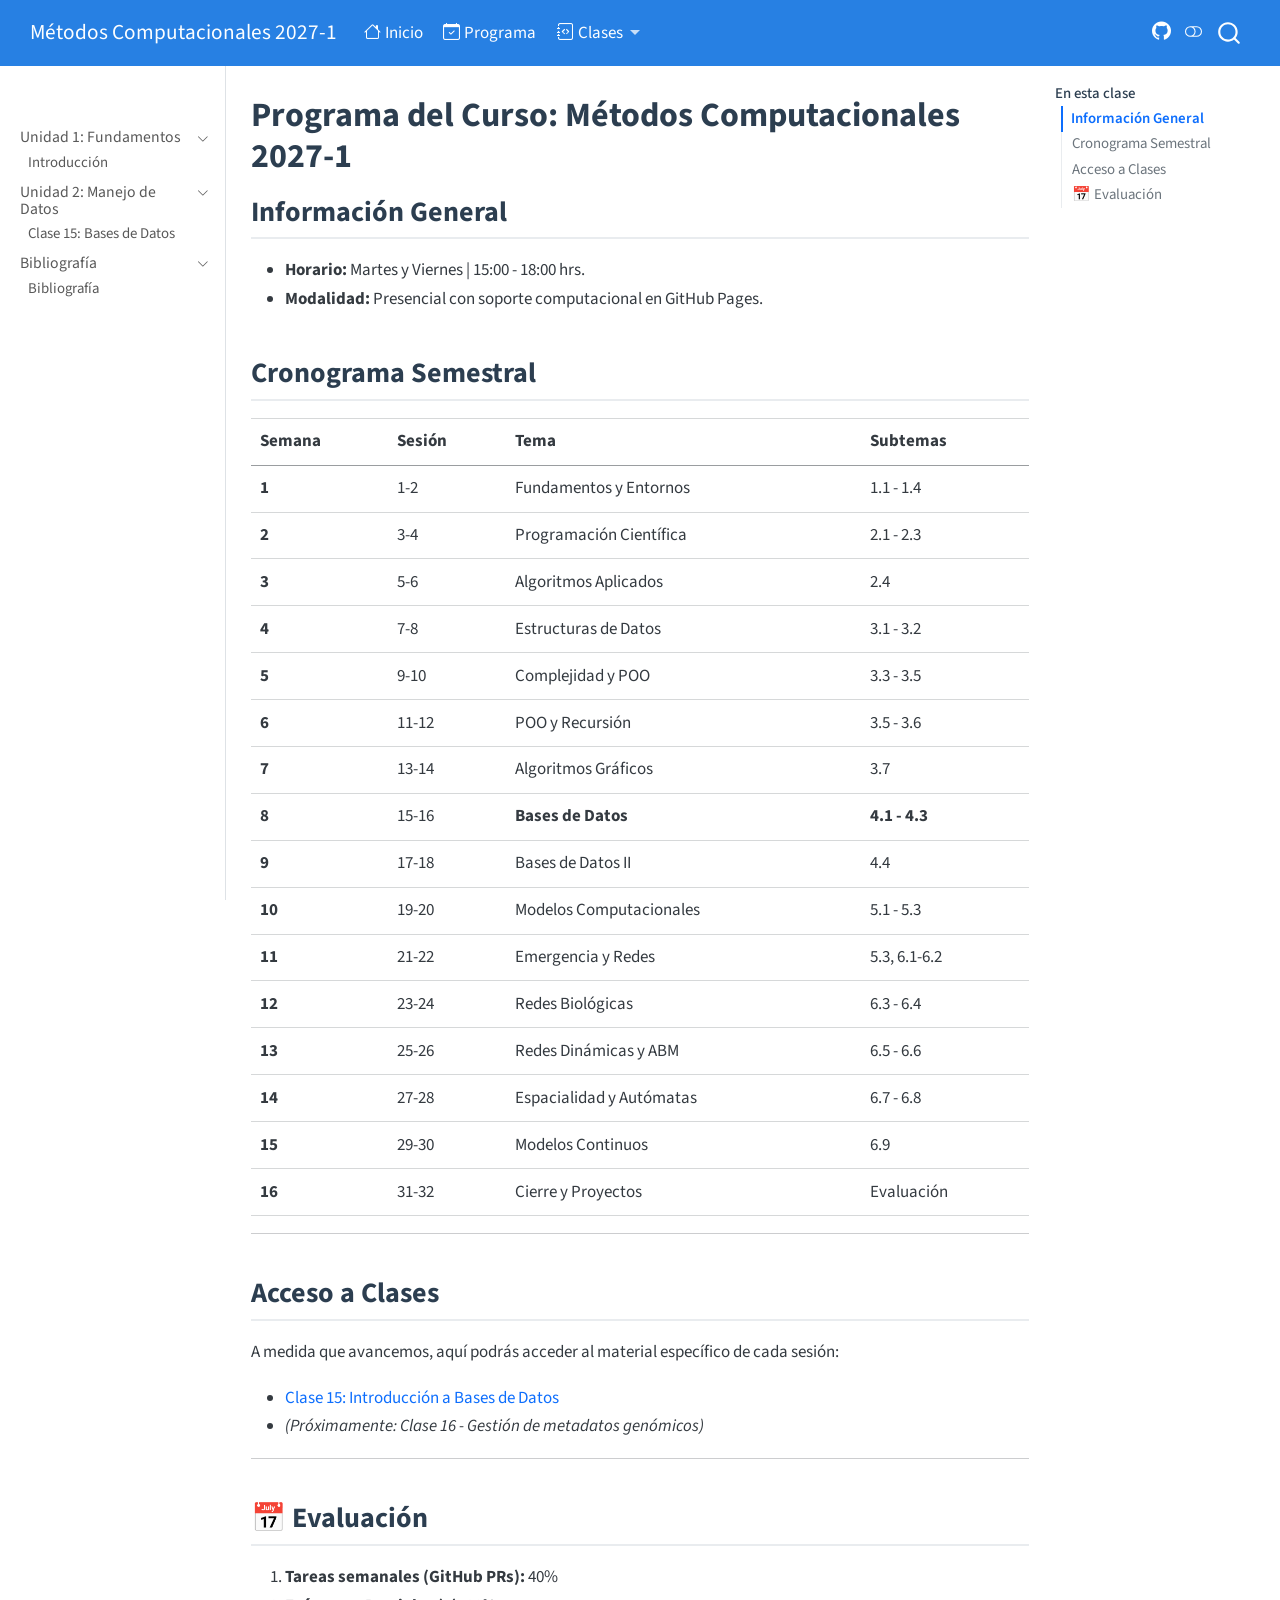
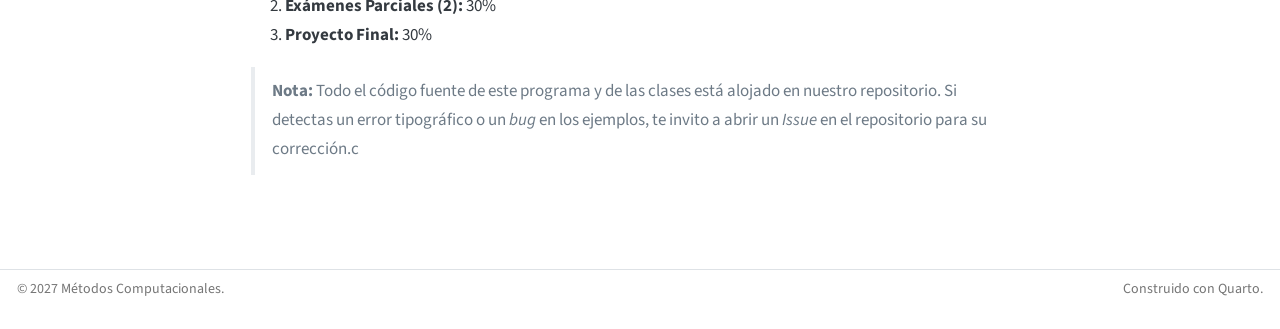
==== commit 98aa0014: "Bases" ====
--- a/docs/programa.html
+++ b/docs/programa.html
@@ -284,7 +284,7 @@
 </ul>
             <ul class="navbar-nav navbar-nav-scroll ms-auto">
   <li class="nav-item compact">
-    <a class="nav-link" href="https://github.com/tu-usuario/Metodos_Computacionales_2027_1"> <i class="bi bi-github" role="img" aria-label="GitHub">
+    <a class="nav-link" href="https://github.com/tu-alssandrohrnandz/Metodos_Computacionales_2027_1"> <i class="bi bi-github" role="img" aria-label="GitHub">
 </i> 
 <span class="menu-text"></span></a>
   </li>  
@@ -354,6 +354,23 @@
 </li>
       </ul>
   </li>
+        <li class="sidebar-item sidebar-item-section">
+      <div class="sidebar-item-container"> 
+            <a class="sidebar-item-text sidebar-link text-start" data-bs-toggle="collapse" data-bs-target="#quarto-sidebar-section-3" role="navigation" aria-expanded="true">
+ <span class="menu-text">Bibliografía</span></a>
+          <a class="sidebar-item-toggle text-start" data-bs-toggle="collapse" data-bs-target="#quarto-sidebar-section-3" role="navigation" aria-expanded="true" aria-label="Toggle section">
+            <i class="bi bi-chevron-right ms-2"></i>
+          </a> 
+      </div>
+      <ul id="quarto-sidebar-section-3" class="collapse list-unstyled sidebar-section depth1 show">  
+          <li class="sidebar-item">
+  <div class="sidebar-item-container"> 
+  <a href="./Referencias.bib" class="sidebar-item-text sidebar-link">
+ <span class="menu-text">Bibliografía</span></a>
+  </div>
+</li>
+      </ul>
+  </li>
     </ul>
     </div>
 </nav>
@@ -623,7 +640,7 @@
     }
       var localhostRegex = new RegExp(/^(?:http|https):\/\/localhost\:?[0-9]*\//);
       var mailtoRegex = new RegExp(/^mailto:/);
-        var filterRegex = new RegExp("https:\/\/tu-usuario\.github\.io\/Metodos_Computacionales_2027_1");
+        var filterRegex = new RegExp("https:\/\/alssandrohrnandz\.github\.io\/Metodos_Computacionales_2027_1");
       var isInternal = (href) => {
           return filterRegex.test(href) || localhostRegex.test(href) || mailtoRegex.test(href);
       }
